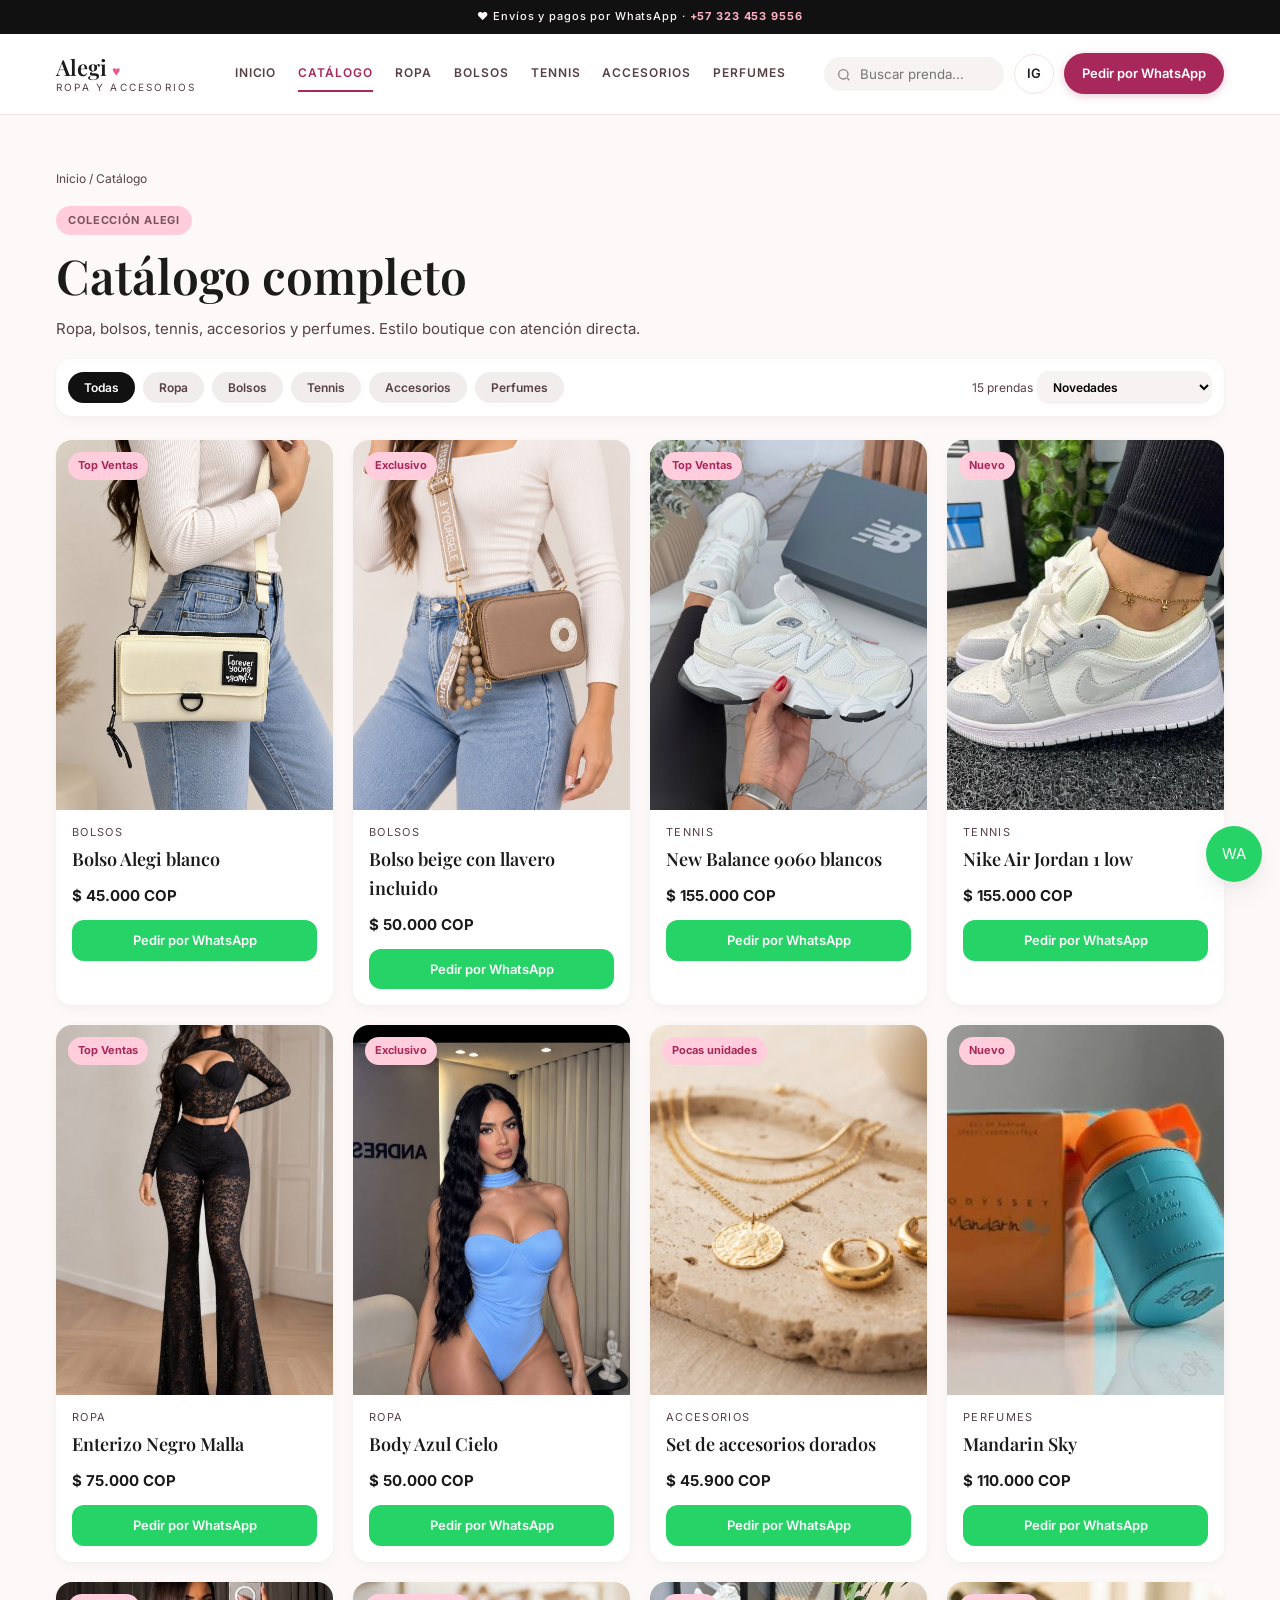
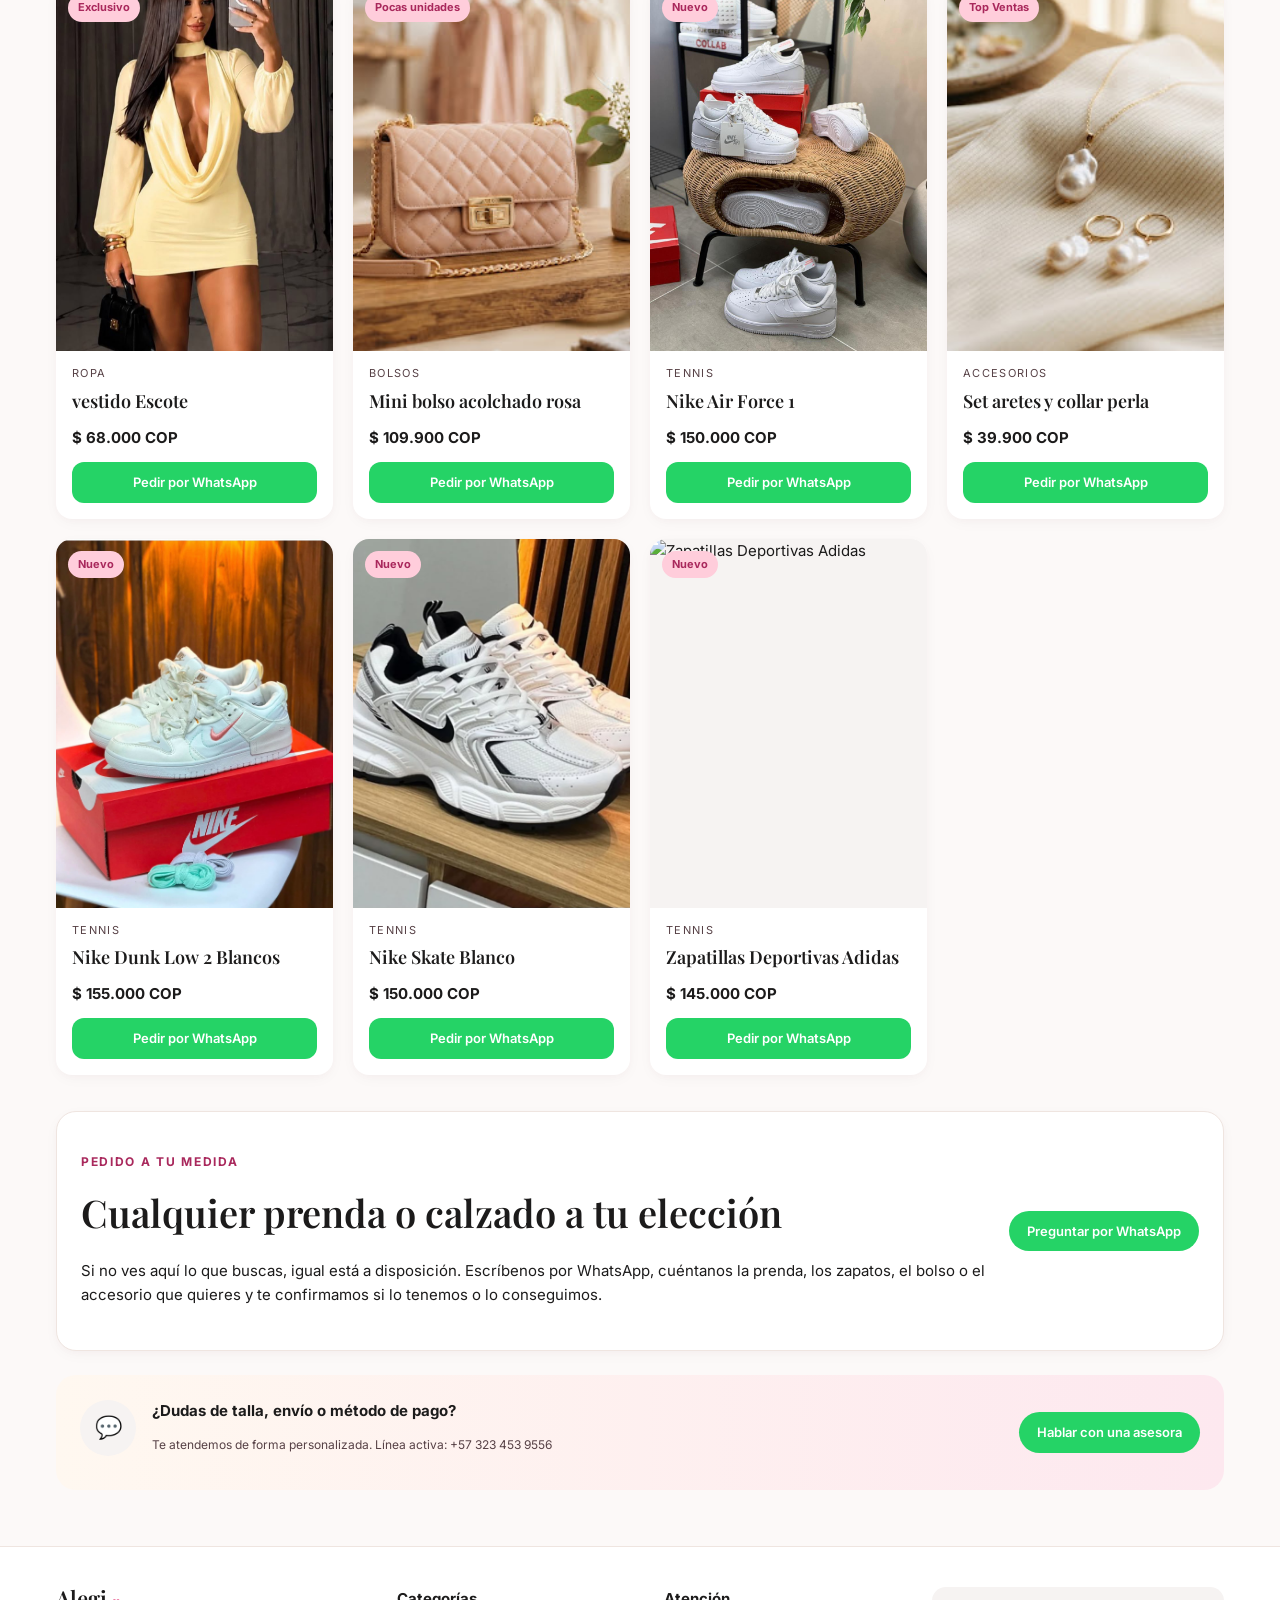
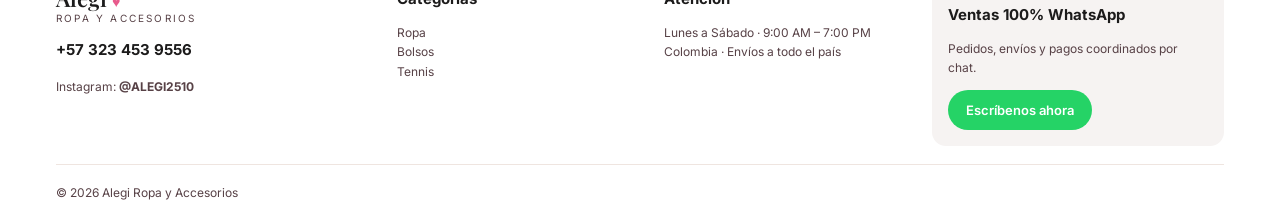
==== catalogo.html @ 5fc5eecb "Agregar archivos mediante carga y actualizar info" ====
<!DOCTYPE html>
<html lang="es">
<head>
  <meta charset="UTF-8">
  <meta name="viewport" content="width=device-width, initial-scale=1">
  <title>Catálogo · Alegi ♥</title>
  <link rel="preconnect" href="https://fonts.googleapis.com">
  <link rel="preconnect" href="https://fonts.gstatic.com" crossorigin>
  <link href="https://fonts.googleapis.com/css2?family=Inter:wght@400;500;600;700&family=Playfair+Display:ital,wght@0,500;0,600;1,400&display=swap" rel="stylesheet">
  <link rel="stylesheet" href="css/styles.css">
</head>
<body>
  <div class="topbar">♥ Envíos y pagos por WhatsApp · <a href="#" data-wa="Hola Alegi, quiero información de envíos y pagos"><span data-phone>+57 323 453 9556</span></a></div>
  <header class="site-header">
    <div class="wrap header-row">
      <a class="brand" href="index.html">
        <strong>Alegi <span>♥</span></strong>
        <small>Ropa y Accesorios</small>
      </a>
      <nav class="nav-desk">
        <a href="index.html">Inicio</a>
        <a class="active" href="catalogo.html">Catálogo</a>
        <a href="catalogo.html?cat=ropa">Ropa</a>
        <a href="catalogo.html?cat=bolsos">Bolsos</a>
        <a href="catalogo.html?cat=tennis">Tennis</a>
        <a href="catalogo.html?cat=accesorios">Accesorios</a>
        <a href="catalogo.html?cat=perfumes">Perfumes</a>
      </nav>
      <div class="header-actions">
        <div class="search">
          <svg width="16" height="16" viewBox="0 0 24 24" fill="none" stroke="currentColor" stroke-width="2"><circle cx="11" cy="11" r="7"/><path d="M20 20l-3-3"/></svg>
          <input id="siteSearch" type="search" placeholder="Buscar prenda...">
        </div>
        <a class="btn btn-ig" data-ig href="https://instagram.com/TU_USUARIO_ALEGI" target="_blank" rel="noopener" aria-label="Instagram de Alegi">IG</a>
        <a class="btn btn-primary" data-wa="Hola Alegi, quiero hacer un pedido" target="_blank" rel="noopener">Pedir por WhatsApp</a>
        <button class="menu-btn" type="button" onclick="toggleMenu()" aria-label="Menú">☰</button>
      </div>
    </div>
    <nav class="mobile-nav wrap" id="mobileNav">
      <a href="index.html">Inicio</a>
      <a href="catalogo.html">Catálogo</a>
      <a href="catalogo.html?cat=ropa">Ropa</a>
      <a href="catalogo.html?cat=bolsos">Bolsos</a>
      <a href="catalogo.html?cat=tennis">Tennis</a>
      <a href="catalogo.html?cat=accesorios">Accesorios</a>
      <a href="catalogo.html?cat=perfumes">Perfumes</a>
      <a data-ig href="https://instagram.com/TU_USUARIO_ALEGI" target="_blank" rel="noopener">Instagram</a>
    </nav>
  </header>

  <main class="wrap section">
    <p class="crumbs"><a href="index.html">Inicio</a> / Catálogo</p>
    <div class="badge">Colección Alegi</div>
    <h1 class="display">Catálogo completo</h1>
    <p class="muted">Ropa, bolsos, tennis, accesorios y perfumes. Estilo boutique con atención directa.</p>

    <div class="toolbar">
      <div class="chips">
        <button class="chip active" type="button" data-filter="all">Todas</button>
        <button class="chip" type="button" data-filter="ropa">Ropa</button>
        <button class="chip" type="button" data-filter="bolsos">Bolsos</button>
        <button class="chip" type="button" data-filter="tennis">Tennis</button>
        <button class="chip" type="button" data-filter="accesorios">Accesorios</button>
        <button class="chip" type="button" data-filter="perfumes">Perfumes</button>
      </div>
      <div>
        <span class="tiny" id="resultCount"></span>
        <select class="sort" id="sortSelect">
          <option value="newest">Novedades</option>
          <option value="price-asc">Precio: menor a mayor</option>
          <option value="price-desc">Precio: mayor a menor</option>
          <option value="popular">Más populares</option>
        </select>
      </div>
    </div>

    <div class="grid-4" id="productGrid"></div>

    <div class="on-demand" style="margin-top:36px">
      <div>
        <p class="kicker">Pedido a tu medida</p>
        <h2>Cualquier prenda o calzado a tu elección</h2>
        <p>Si no ves aquí lo que buscas, igual está a disposición. Escríbenos por WhatsApp, cuéntanos la prenda, los zapatos, el bolso o el accesorio que quieres y te confirmamos si lo tenemos o lo conseguimos.</p>
      </div>
      <a class="btn btn-wa" data-wa="Hola Alegi, quiero preguntar por una prenda / zapatos / accesorio que no vi en el catálogo. Les cuento lo que busco:" target="_blank" rel="noopener">Preguntar por WhatsApp</a>
    </div>

    <div class="help-banner" style="margin-top:24px">
      <div class="cat-ico">💬</div>
      <div>
        <strong>¿Dudas de talla, envío o método de pago?</strong>
        <p class="tiny">Te atendemos de forma personalizada. Línea activa: <span data-phone>+57 323 453 9556</span></p>
      </div>
      <a class="btn btn-wa" data-wa="Hola Alegi, tengo una duda de talla, envío o pago" target="_blank" rel="noopener">Hablar con una asesora</a>
    </div>
  </main>

  <footer>
    <div class="wrap foot-grid">
      <div>
        <div class="brand"><strong>Alegi <span>♥</span></strong><small>Ropa y Accesorios</small></div>
        <p><strong data-phone>+57 323 453 9556</strong></p>
        <p class="tiny">Instagram: <a data-ig href="https://instagram.com/TU_USUARIO_ALEGI" target="_blank" rel="noopener"><strong data-ig-handle>@TU_USUARIO_ALEGI</strong></a></p>
      </div>
      <div>
        <strong>Categorías</strong>
        <p class="tiny"><a href="catalogo.html?cat=ropa">Ropa</a><br><a href="catalogo.html?cat=bolsos">Bolsos</a><br><a href="catalogo.html?cat=tennis">Tennis</a></p>
      </div>
      <div>
        <strong>Atención</strong>
        <p class="tiny">Lunes a Sábado · 9:00 AM – 7:00 PM<br>Colombia · Envíos a todo el país</p>
      </div>
      <div class="foot-box">
        <strong>Ventas 100% WhatsApp</strong>
        <p class="tiny">Pedidos, envíos y pagos coordinados por chat.</p>
        <a class="btn btn-wa" data-wa="Hola Alegi, quiero hacer un pedido" target="_blank" rel="noopener">Escríbenos ahora</a>
      </div>
    </div>
    <div class="wrap copy"><span>© 2026 Alegi Ropa y Accesorios</span></div>
  </footer>

  <a class="fab" data-wa="Hola Alegi, ¿me ayudas con una prenda?" target="_blank" rel="noopener" aria-label="WhatsApp">WA</a>
  <script src="js/data.js"></script>
  <script src="js/app.js"></script>
</body>
</html>
---- css/styles.css ----
:root {
  --surface: #fcf9f8;
  --white: #ffffff;
  --low: #f6f3f2;
  --container: #f0edec;
  --line: #efe5e0;
  --ink: #1c1b1b;
  --muted: #574146;
  --gray: #666666;
  --primary: #a9285c;
  --primary-hot: #e85a8c;
  --primary-deep: #8c0b46;
  --rose: #f7c6d4;
  --rose-container: #ffcddb;
  --gold: #c9a227;
  --gold-ink: #755b00;
  --wa: #25d366;
  --wa-hover: #1ebe5d;
  --shadow: 0 4px 16px -2px rgba(17, 17, 17, 0.04), 0 2px 6px -1px rgba(232, 90, 140, 0.03);
  --shadow-lg: 0 12px 28px -4px rgba(17, 17, 17, 0.08), 0 4px 12px -2px rgba(232, 90, 140, 0.06);
  --radius: 12px;
  --radius-lg: 16px;
  --max: 1280px;
}

* { box-sizing: border-box; }
html, body { margin: 0; padding: 0; }
body {
  font-family: Inter, system-ui, sans-serif;
  background: var(--surface);
  color: var(--ink);
  font-size: 15px;
  line-height: 1.6;
  antialiased: true;
}
img { max-width: 100%; display: block; }
a { color: inherit; text-decoration: none; }
button, input, select { font-family: inherit; }

.serif { font-family: "Playfair Display", Georgia, serif; }
.wrap {
  width: min(var(--max), calc(100% - 2rem));
  margin-inline: auto;
}
@media (min-width: 1024px) {
  .wrap { width: min(var(--max), calc(100% - 7rem)); }
}

/* Top bar + header */
.topbar {
  background: #111;
  color: #fff8f6;
  font-size: 11px;
  letter-spacing: 0.08em;
  text-align: center;
  padding: 8px 16px;
  font-weight: 500;
}
.topbar a { color: #ffb1c6; font-weight: 700; }
.site-header {
  position: sticky;
  top: 0;
  z-index: 40;
  background: rgba(255, 255, 255, 0.94);
  backdrop-filter: blur(12px);
  border-bottom: 1px solid var(--line);
}
.header-row {
  display: flex;
  align-items: center;
  justify-content: space-between;
  gap: 16px;
  min-height: 80px;
}
.brand {
  display: flex;
  flex-direction: column;
  line-height: 1;
}
.brand strong {
  font-family: "Playfair Display", Georgia, serif;
  font-size: 22px;
  font-weight: 600;
}
.brand strong span { color: var(--primary-hot); font-size: 14px; }
.brand small {
  font-size: 10px;
  letter-spacing: 0.22em;
  text-transform: uppercase;
  color: var(--muted);
  margin-top: 4px;
}
.nav-desk {
  display: none;
  gap: 22px;
  align-items: center;
}
.nav-desk a {
  font-size: 12px;
  font-weight: 600;
  letter-spacing: 0.08em;
  text-transform: uppercase;
  color: var(--muted);
  padding: 8px 0;
  border-bottom: 2px solid transparent;
}
.nav-desk a:hover,
.nav-desk a.active {
  color: var(--primary);
  border-bottom-color: var(--primary);
}
.header-actions { display: flex; align-items: center; gap: 10px; }
.search {
  display: none;
  position: relative;
}
.search input {
  background: var(--low);
  border: 0;
  border-radius: 999px;
  padding: 9px 14px 9px 36px;
  width: 180px;
  outline: none;
}
.search svg {
  position: absolute;
  left: 12px;
  top: 10px;
  opacity: 0.5;
}
.btn {
  display: inline-flex;
  align-items: center;
  justify-content: center;
  gap: 8px;
  border: 0;
  cursor: pointer;
  border-radius: 999px;
  font-weight: 600;
  font-size: 13px;
  padding: 10px 18px;
  transition: 0.2s ease;
}
.btn-primary { background: var(--primary); color: #fff; box-shadow: 0 2px 8px rgba(169, 40, 92, 0.25); }
.btn-primary:hover { background: #c94274; }
.btn-wa { background: var(--wa); color: #fff; }
.btn-wa:hover { background: var(--wa-hover); }
.btn-ghost {
  background: #fff;
  color: var(--ink);
  box-shadow: var(--shadow);
}
.btn-outline {
  background: transparent;
  color: var(--primary);
  border: 1px solid var(--primary-hot);
}
.btn-ig {
  background: #fff;
  color: var(--ink);
  border: 1px solid var(--line);
  width: 40px;
  height: 40px;
  padding: 0;
  border-radius: 999px;
}
.btn-ig:hover { border-color: var(--primary-hot); color: var(--primary); }
.menu-btn {
  width: 40px;
  height: 40px;
  border: 0;
  background: var(--low);
  border-radius: 999px;
  display: grid;
  place-items: center;
  cursor: pointer;
}
@media (min-width: 960px) {
  .nav-desk, .search { display: flex; }
  .menu-btn { display: none; }
}

.mobile-nav {
  display: none;
  flex-direction: column;
  padding: 8px 0 16px;
  gap: 4px;
  border-top: 1px solid var(--line);
}
.mobile-nav.open { display: flex; }
.mobile-nav a {
  padding: 10px 4px;
  font-weight: 600;
  letter-spacing: 0.06em;
  text-transform: uppercase;
  font-size: 13px;
  color: var(--muted);
}
.mobile-nav a.active { color: var(--primary); }

/* Hero */
.hero {
  display: grid;
  gap: 32px;
  padding: 36px 0 20px;
  align-items: center;
}
@media (min-width: 960px) {
  .hero { grid-template-columns: 1fr 1fr; padding: 48px 0 28px; }
}
.badge {
  display: inline-flex;
  align-items: center;
  gap: 6px;
  background: var(--rose-container);
  color: #7a5460;
  border-radius: 999px;
  padding: 6px 12px;
  font-size: 11px;
  font-weight: 700;
  letter-spacing: 0.08em;
  text-transform: uppercase;
}
h1.display {
  font-family: "Playfair Display", Georgia, serif;
  font-size: clamp(34px, 5vw, 48px);
  line-height: 1.1;
  margin: 14px 0 4px;
  font-weight: 600;
}
h1.display i { color: var(--primary); font-style: normal; }
.subtitle {
  font-family: "Playfair Display", Georgia, serif;
  font-style: italic;
  color: #7a5460;
  font-size: 22px;
  margin: 0 0 12px;
}
.lede { font-size: 18px; margin: 0 0 6px; }
.muted { color: var(--muted); }
.hero-actions { display: flex; flex-wrap: wrap; gap: 10px; margin: 18px 0 16px; }
.perks { display: flex; flex-wrap: wrap; gap: 14px 18px; font-size: 12px; color: var(--muted); }
.perk { display: flex; align-items: center; gap: 6px; }
.gold { color: var(--gold-ink); }

.hero-card {
  background: #fff;
  padding: 12px;
  border-radius: 20px;
  box-shadow: var(--shadow-lg);
  position: relative;
}
.hero-card img {
  width: 100%;
  height: auto;
  display: block;
  object-fit: contain;
  background: #fff8f6;
  border-radius: 14px;
}
.hero-float {
  position: absolute;
  left: 24px;
  right: 24px;
  bottom: 24px;
  background: rgba(255,255,255,0.92);
  backdrop-filter: blur(10px);
  border-radius: 12px;
  padding: 12px 14px;
  display: flex;
  justify-content: space-between;
  align-items: center;
  gap: 10px;
}
.dot { width: 8px; height: 8px; background: var(--primary); border-radius: 50%; }

/* Sections */
.section { padding: 36px 0; }
.center { text-align: center; }
.kicker {
  color: var(--primary);
  font-size: 12px;
  font-weight: 700;
  letter-spacing: 0.14em;
  text-transform: uppercase;
}
h2 {
  font-family: "Playfair Display", Georgia, serif;
  font-size: clamp(26px, 3vw, 38px);
  font-weight: 600;
  margin: 6px 0 8px;
}

.cats {
  display: grid;
  grid-template-columns: 1fr 1fr;
  gap: 12px;
}
@media (min-width: 800px) { .cats { grid-template-columns: repeat(5, 1fr); } }
.cat {
  background: #fff;
  border-radius: 16px;
  padding: 22px 12px;
  text-align: center;
  box-shadow: var(--shadow);
  transition: 0.2s ease;
}
.cat:hover { transform: translateY(-2px); box-shadow: var(--shadow-lg); }
.cat-ico {
  width: 56px; height: 56px; margin: 0 auto 10px;
  border-radius: 50%; background: var(--low);
  display: grid; place-items: center; font-size: 22px; color: var(--gold-ink);
}
.cat strong { display: block; font-size: 14px; }
.cat span { font-size: 12px; color: var(--muted); }

.grid-4 {
  display: grid;
  grid-template-columns: 1fr;
  gap: 20px;
}
@media (min-width: 640px) { .grid-4 { grid-template-columns: 1fr 1fr; } }
@media (min-width: 1024px) { .grid-4 { grid-template-columns: repeat(4, 1fr); } }

.card {
  background: #fff;
  border-radius: 16px;
  overflow: hidden;
  box-shadow: var(--shadow);
  display: flex;
  flex-direction: column;
  transition: 0.25s ease;
}
.card:hover { box-shadow: var(--shadow-lg); }
.card-media {
  position: relative;
  aspect-ratio: 3/4;
  overflow: hidden;
  background: var(--low);
}
.card-media img {
  width: 100%; height: 100%; object-fit: cover;
  transition: transform 0.5s ease;
}
.card:hover .card-media img { transform: scale(1.04); }
.pill {
  position: absolute;
  top: 12px; left: 12px;
  background: var(--rose-container);
  color: var(--primary);
  font-size: 11px;
  font-weight: 700;
  padding: 5px 10px;
  border-radius: 999px;
}
.card-body { padding: 14px 16px 16px; display: flex; flex-direction: column; flex: 1; }
.card-body .cat-label {
  font-size: 11px; letter-spacing: 0.12em; text-transform: uppercase; color: var(--muted);
}
.card-body h3 {
  font-family: "Playfair Display", Georgia, serif;
  font-size: 18px; margin: 4px 0 10px; font-weight: 600;
}
.price { font-weight: 700; margin-bottom: 12px; }
.price.pink { color: var(--primary); }
.card .btn { width: 100%; border-radius: 12px; }

.band {
  background: linear-gradient(180deg, #fde4ec 0%, #f8c9d7 100%);
  text-align: center;
  padding: 56px 20px;
}
.band h2 { margin-bottom: 10px; }
.steps { display: grid; gap: 14px; }
@media (min-width: 800px) { .steps { grid-template-columns: repeat(3, 1fr); } }
.step {
  background: #fff; border-radius: 16px; padding: 24px; box-shadow: var(--shadow);
}
.step-num {
  width: 28px; height: 28px; border-radius: 50%;
  background: var(--rose-container); color: var(--primary);
  display: grid; place-items: center; font-weight: 700; font-size: 13px; margin-bottom: 10px;
}

.help-banner {
  background: linear-gradient(90deg, #fff8f0, #fde8ef);
  border-radius: 20px;
  padding: 24px;
  display: grid;
  gap: 16px;
  align-items: center;
}
@media (min-width: 800px) {
  .help-banner { grid-template-columns: auto 1fr auto; }
}

footer {
  background: #fff;
  border-top: 1px solid var(--line);
  padding: 40px 0 20px;
  margin-top: 20px;
}
.foot-grid {
  display: grid;
  gap: 24px;
}
@media (min-width: 800px) { .foot-grid { grid-template-columns: 1.3fr 1fr 1fr 1.2fr; } }
.foot-box {
  background: var(--low);
  border-radius: 14px;
  padding: 16px;
}
.tiny { font-size: 12px; color: var(--muted); }
.copy {
  display: flex; justify-content: space-between; gap: 8px; flex-wrap: wrap;
  padding-top: 18px; margin-top: 18px; border-top: 1px solid var(--line);
  font-size: 12px; color: var(--muted);
}

.fab {
  position: fixed;
  right: 18px; bottom: 18px;
  width: 56px; height: 56px;
  border-radius: 50%;
  background: var(--wa);
  color: #fff;
  display: grid; place-items: center;
  box-shadow: var(--shadow-lg);
  z-index: 50;
}
.fab:hover { background: var(--wa-hover); }

/* Catalog toolbar */
.toolbar {
  background: #fff;
  border-radius: 16px;
  padding: 12px;
  box-shadow: var(--shadow);
  display: flex;
  flex-wrap: wrap;
  gap: 10px;
  justify-content: space-between;
  align-items: center;
  margin: 18px 0 24px;
}
.chips { display: flex; gap: 8px; overflow: auto; }
.chip {
  border: 0;
  background: var(--container);
  color: var(--muted);
  border-radius: 999px;
  padding: 8px 16px;
  font-weight: 600;
  font-size: 12px;
  cursor: pointer;
  white-space: nowrap;
}
.chip.active { background: #111; color: #fff; }
select.sort {
  background: var(--low);
  border: 0;
  border-radius: 12px;
  padding: 8px 12px;
  font-weight: 600;
  font-size: 12px;
}

/* Product */
.crumbs { font-size: 12px; color: var(--muted); margin: 18px 0; }
.crumbs a:hover { color: var(--primary); }
.product-layout {
  display: grid;
  gap: 28px;
}
@media (min-width: 960px) {
  .product-layout { grid-template-columns: 1.15fr 0.85fr; align-items: start; }
}
.gallery-main {
  aspect-ratio: 4/5;
  border-radius: 16px;
  overflow: hidden;
  background: var(--low);
  position: relative;
}
.gallery-main img { width: 100%; height: 100%; object-fit: cover; }
.thumbs { display: grid; grid-template-columns: repeat(4, 1fr); gap: 8px; margin-top: 10px; }
.thumbs button {
  border: 0; padding: 0; background: var(--low); border-radius: 10px; overflow: hidden; cursor: pointer; aspect-ratio: 3/4;
}
.thumbs button.active { outline: 2px solid var(--primary); }
.thumbs img { width: 100%; height: 100%; object-fit: cover; }
.guarantees {
  display: grid; grid-template-columns: repeat(3, 1fr); gap: 8px;
  background: var(--low); border-radius: 14px; padding: 14px; margin-top: 12px; text-align: center;
}
.guarantees strong { display: block; font-size: 12px; }
.guarantees span { font-size: 11px; color: var(--muted); }

.ref-pill {
  background: var(--container); border-radius: 999px; padding: 3px 8px; font-size: 11px; color: var(--muted);
}
.swatches, .sizes { display: flex; flex-wrap: wrap; gap: 8px; margin: 8px 0 16px; }
.swatch, .size {
  border: 1px solid var(--line);
  background: #fff;
  border-radius: 10px;
  padding: 8px 12px;
  cursor: pointer;
  font-size: 13px;
  font-weight: 600;
}
.size.active, .swatch.active {
  background: var(--primary);
  color: #fff;
  border-color: var(--primary);
}
.highlights {
  background: var(--low);
  border-radius: 14px;
  padding: 14px 16px;
  margin: 12px 0 18px;
}
.highlights li { margin: 6px 0; }
.pay-note {
  background: #fff5f8;
  border-radius: 14px;
  padding: 14px;
  font-size: 13px;
  color: var(--muted);
  margin-top: 12px;
}

.empty { text-align: center; padding: 40px 10px; color: var(--muted); }

.on-demand {
  background: #fff;
  border: 1px solid var(--line);
  border-radius: 20px;
  padding: 28px 24px;
  display: grid;
  gap: 16px;
  box-shadow: var(--shadow);
}
@media (min-width: 800px) {
  .on-demand { grid-template-columns: 1.4fr auto; align-items: center; }
}
.on-demand h2 { margin: 6px 0 8px; }
.on-demand-list {
  display: flex;
  flex-wrap: wrap;
  gap: 8px;
  margin: 12px 0 0;
}
.on-demand-list span {
  background: var(--rose-container);
  color: #7a5460;
  border-radius: 999px;
  padding: 6px 12px;
  font-size: 12px;
  font-weight: 600;
}
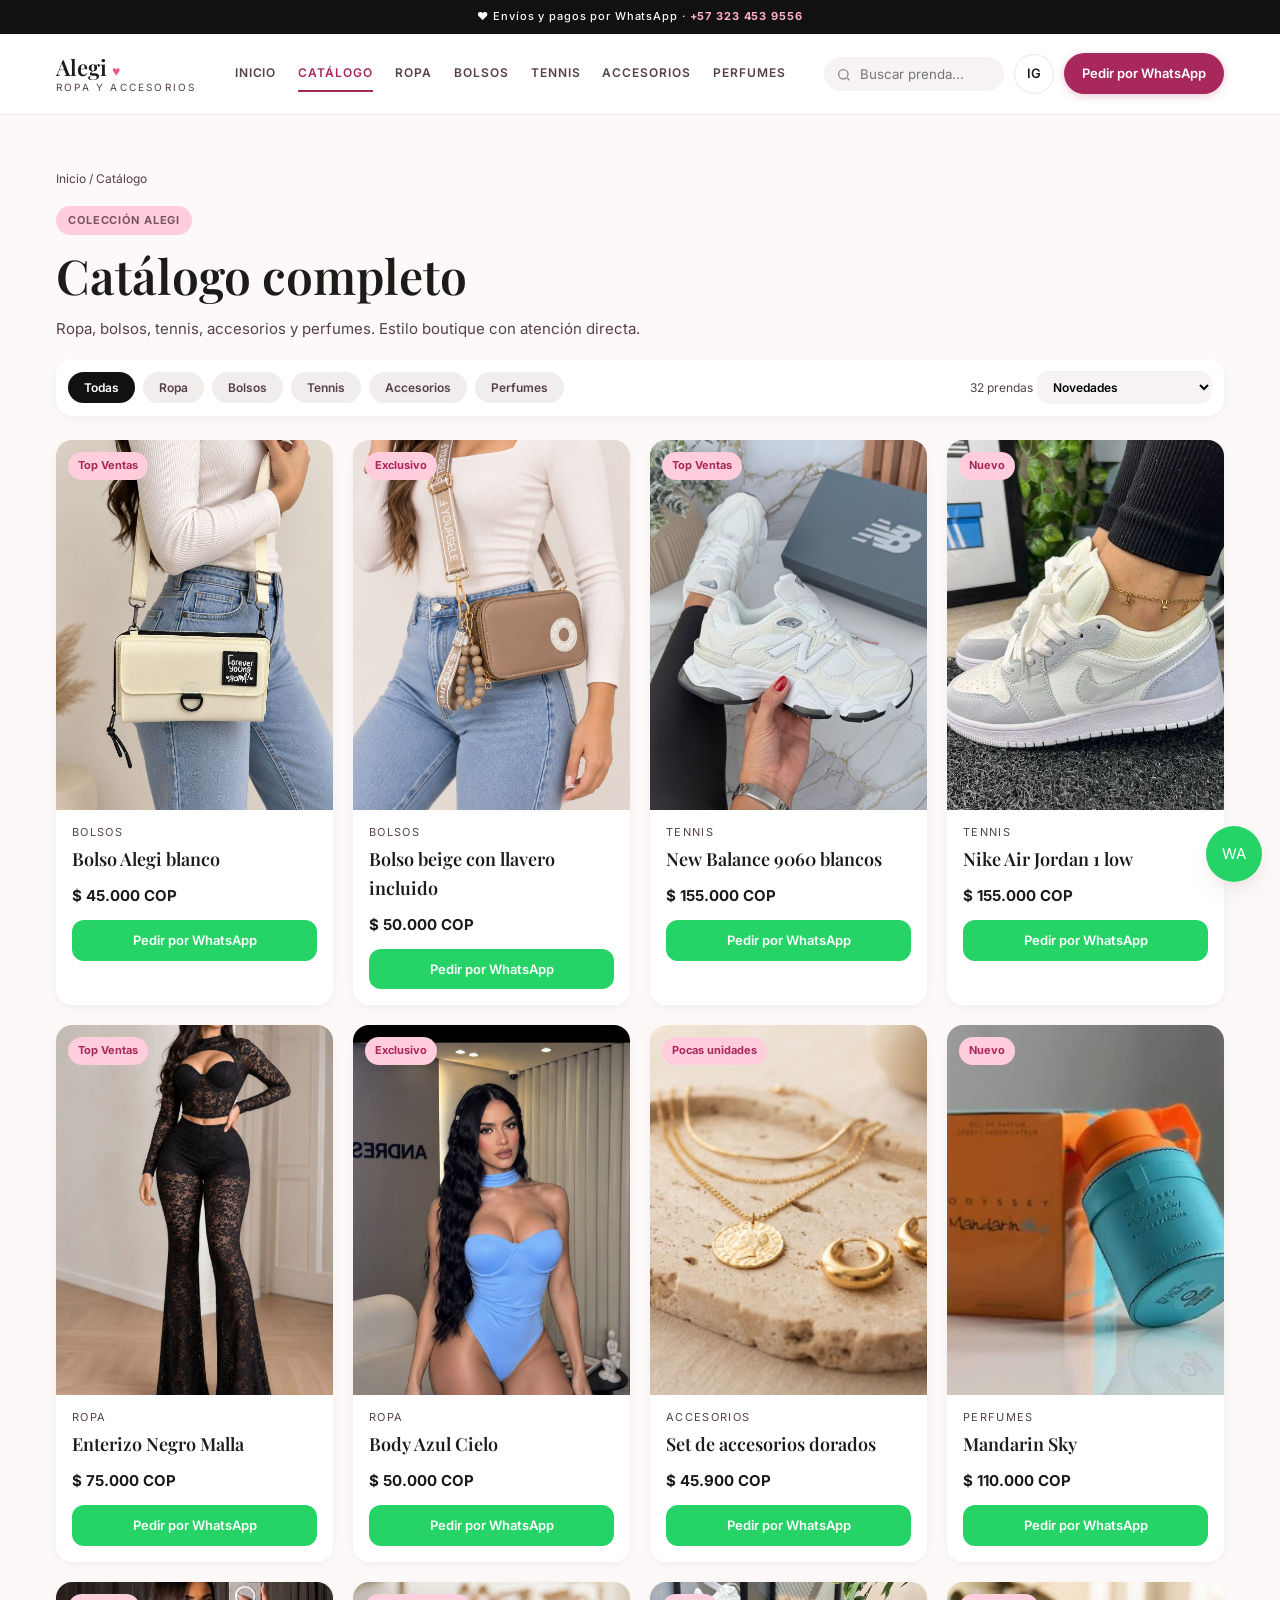
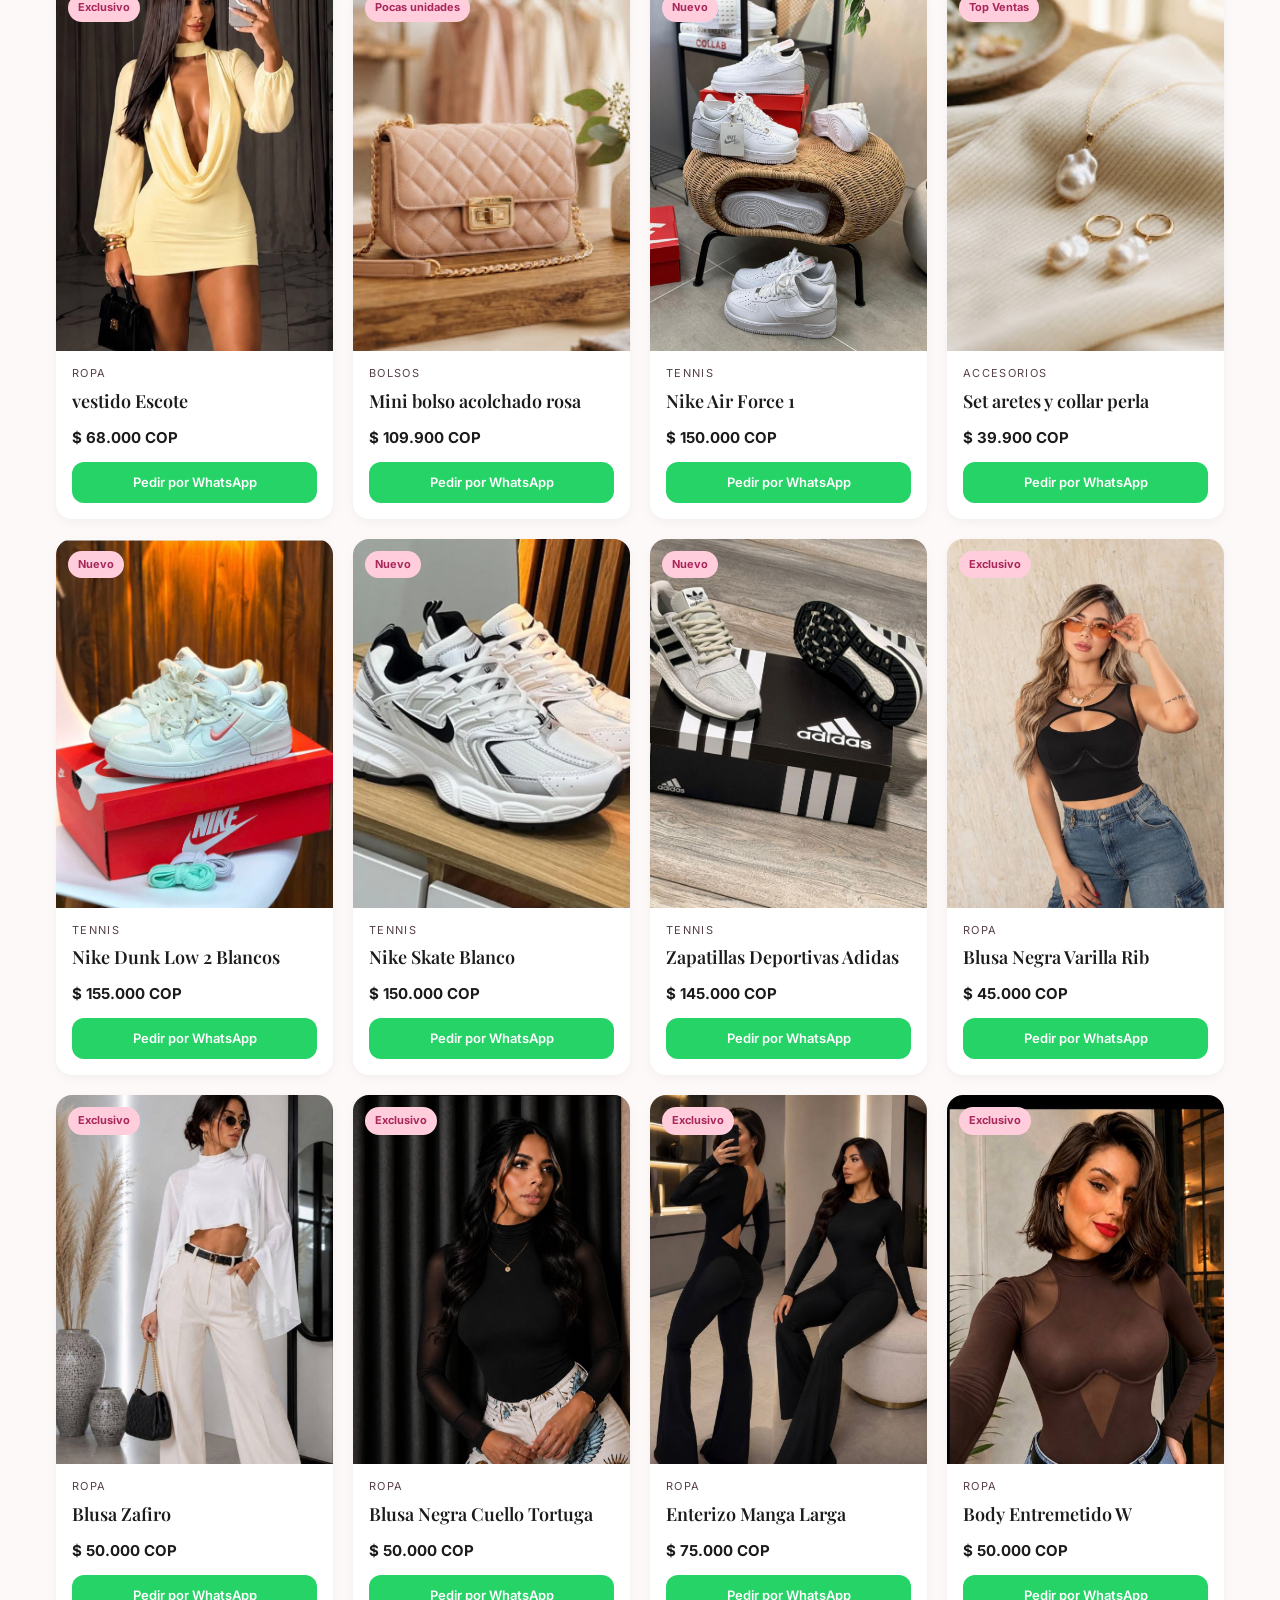
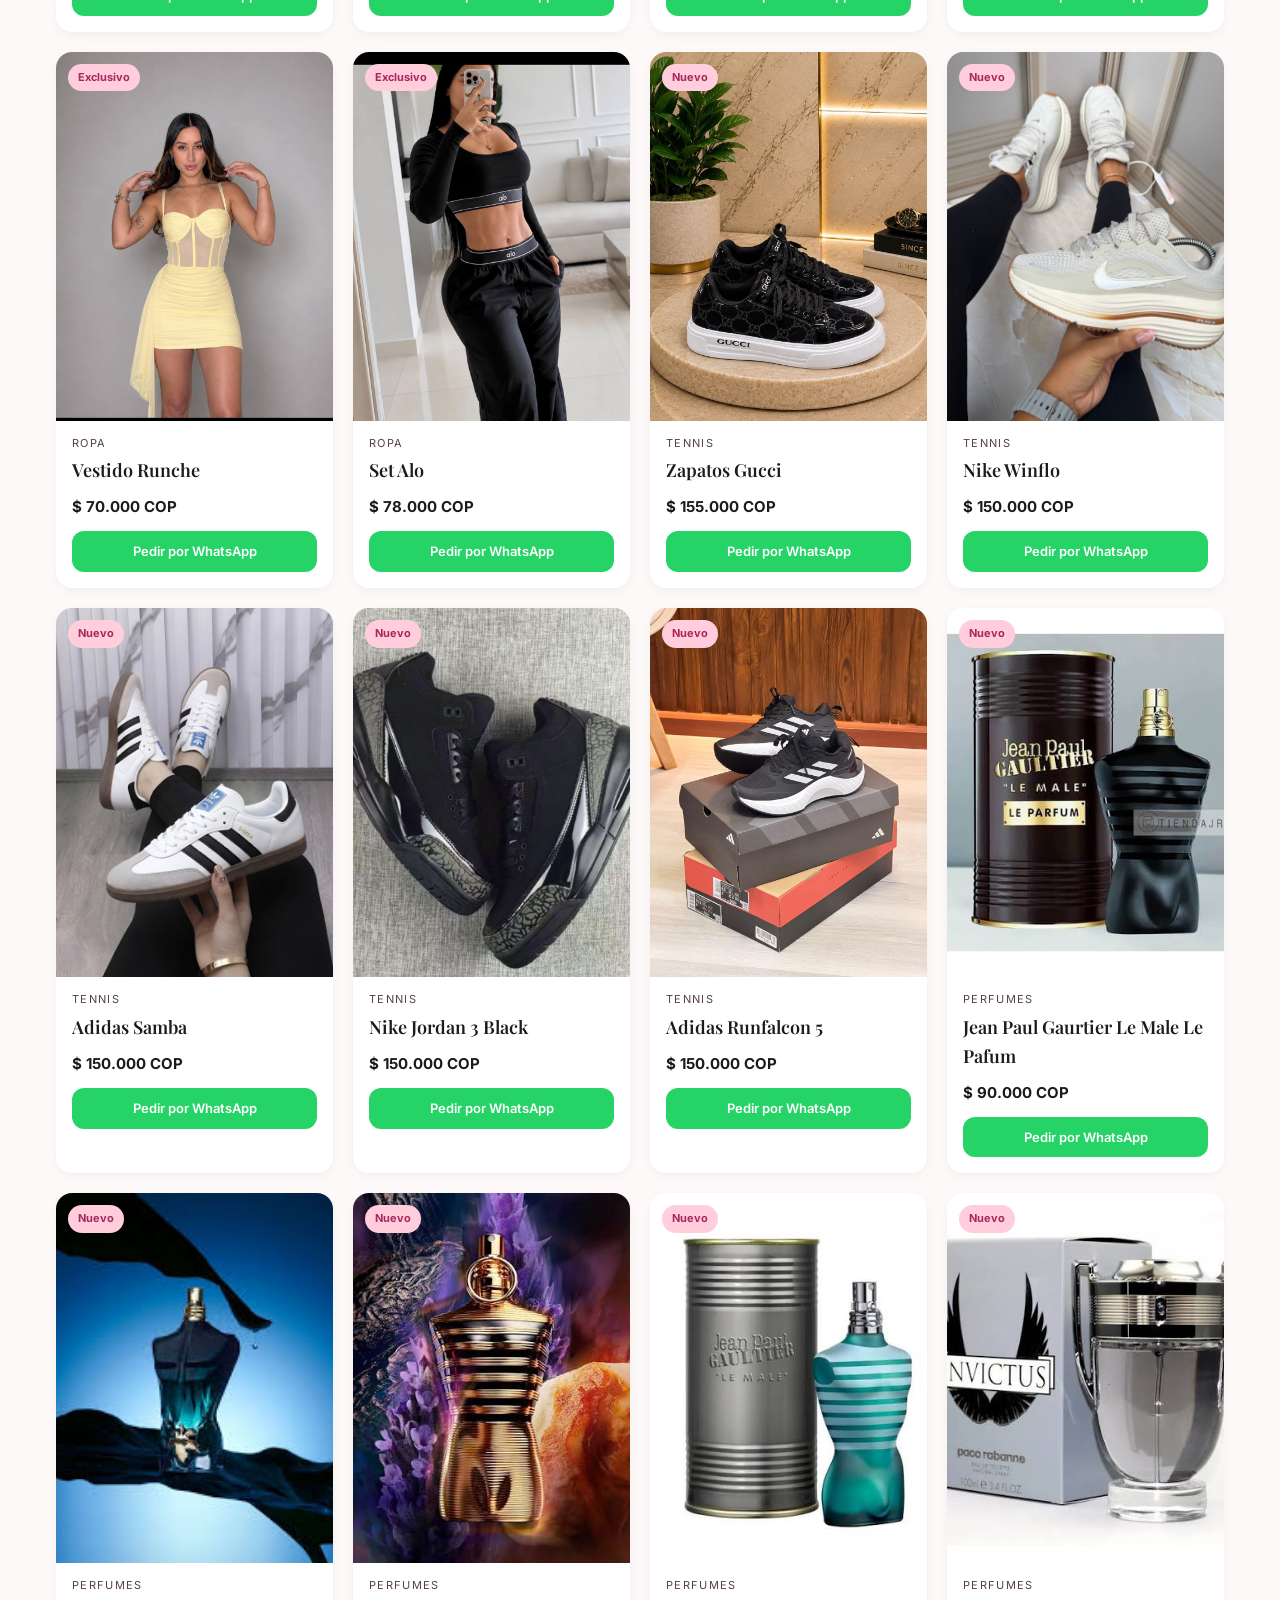
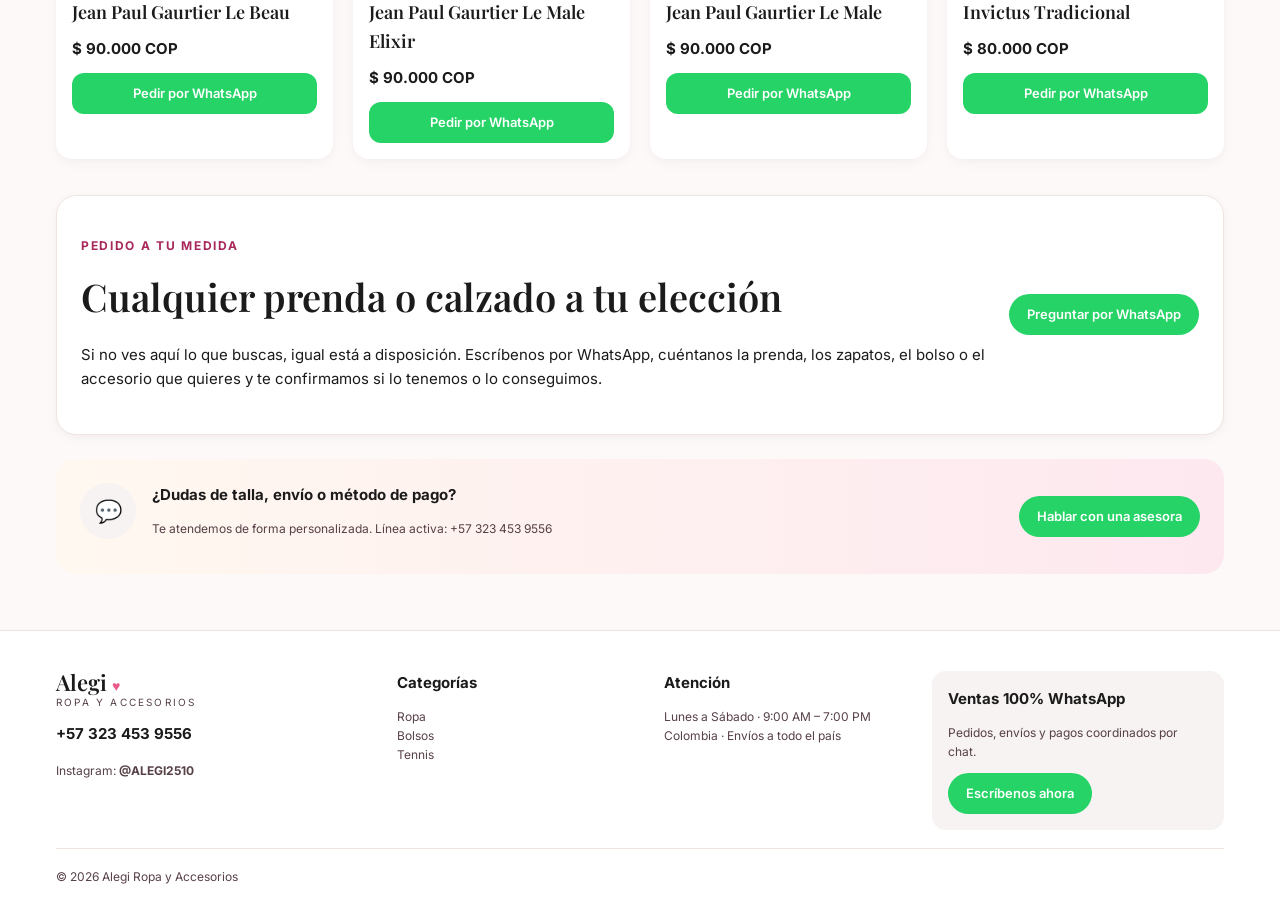
==== commit eebe34be: "Add files via upload" ====
--- a/catalogo.html
+++ b/catalogo.html
@@ -3,7 +3,10 @@
 <head>
   <meta charset="UTF-8">
   <meta name="viewport" content="width=device-width, initial-scale=1">
-  <title>Catálogo · Alegi ♥</title>
+  <title>Catálogo Alegi | Ropa, bolsos, tennis y accesorios</title>
+  <meta name="description" content="Catálogo Alegi: ropa femenina, bolsos, tennis, accesorios y perfumes. Pregunta disponibilidad por WhatsApp al +57 323 453 9556.">
+  <meta name="robots" content="index, follow">
+  <link rel="canonical" href="https://maicol1706.github.io/alegi-web/catalogo.html">
   <link rel="preconnect" href="https://fonts.googleapis.com">
   <link rel="preconnect" href="https://fonts.gstatic.com" crossorigin>
   <link href="https://fonts.googleapis.com/css2?family=Inter:wght@400;500;600;700&family=Playfair+Display:ital,wght@0,500;0,600;1,400&display=swap" rel="stylesheet">
@@ -123,4 +126,4 @@
   <script src="js/data.js"></script>
   <script src="js/app.js"></script>
 </body>
-</html>
+</html>
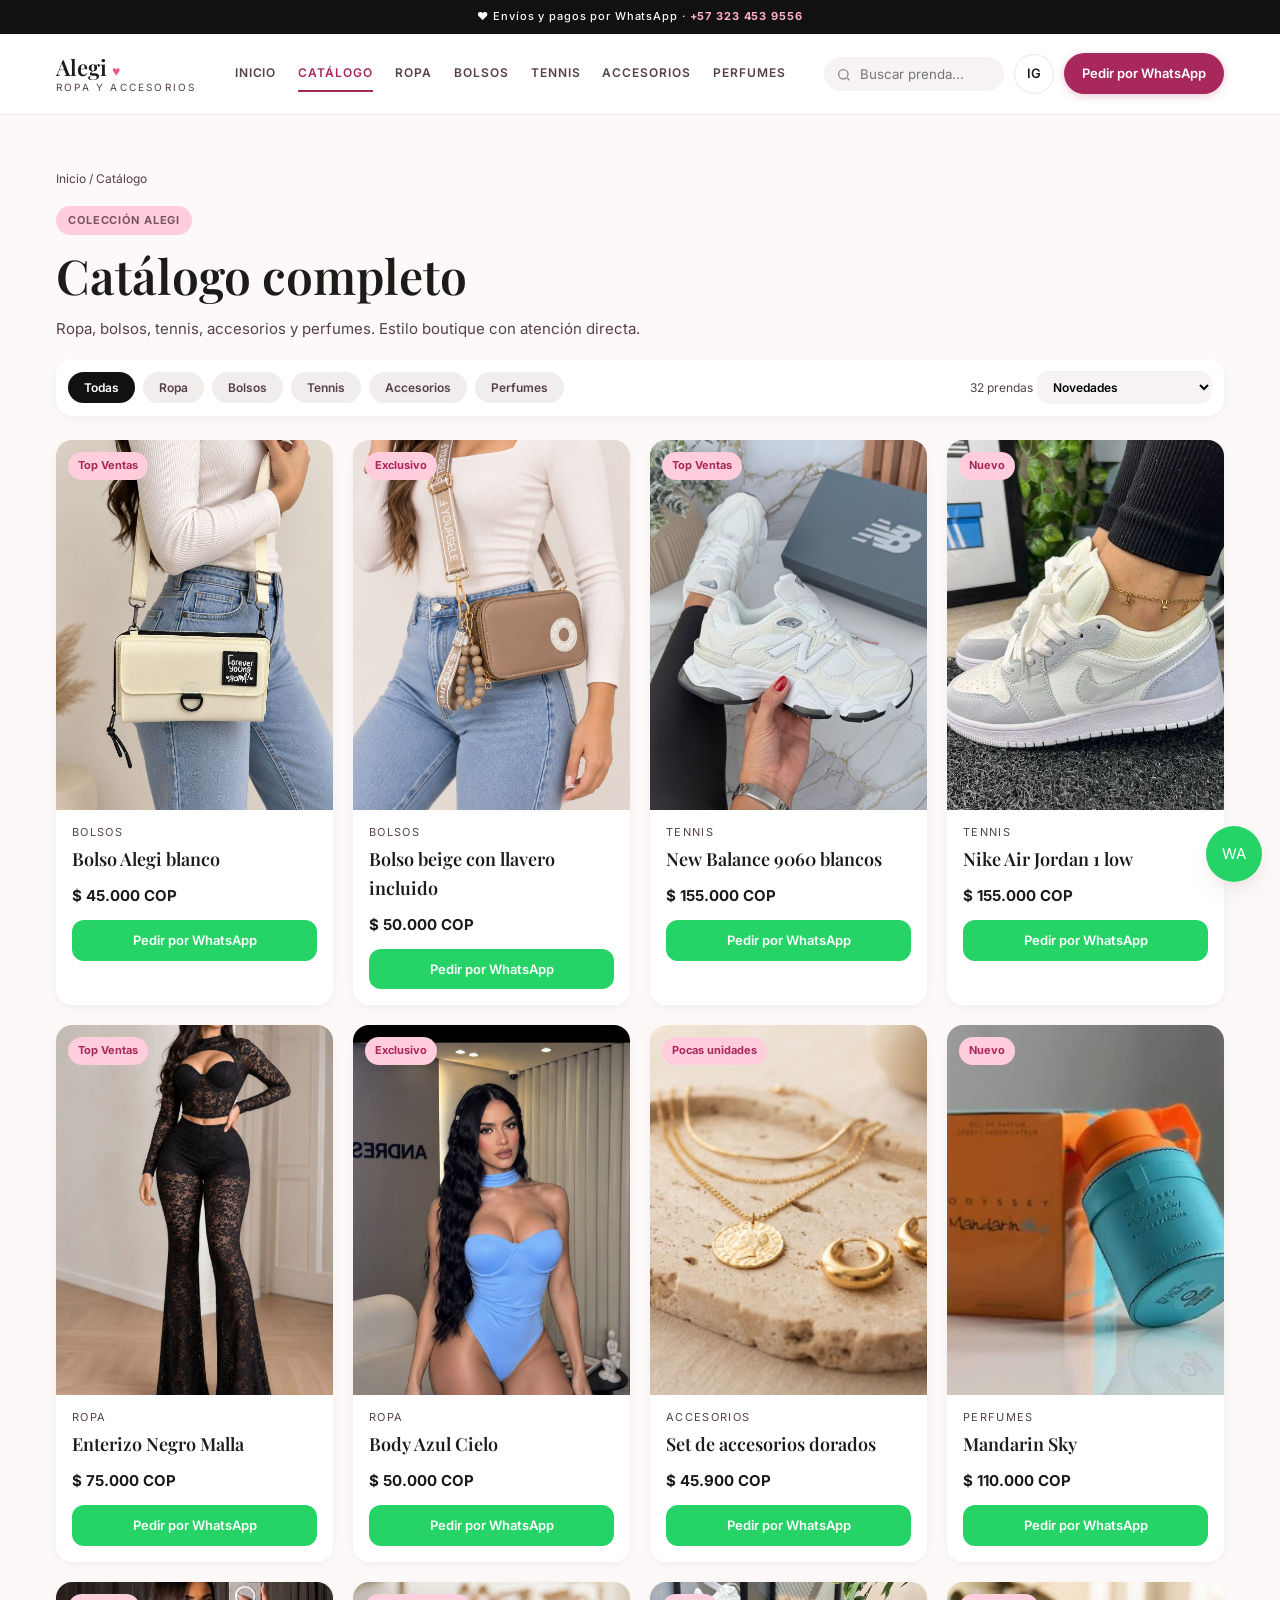
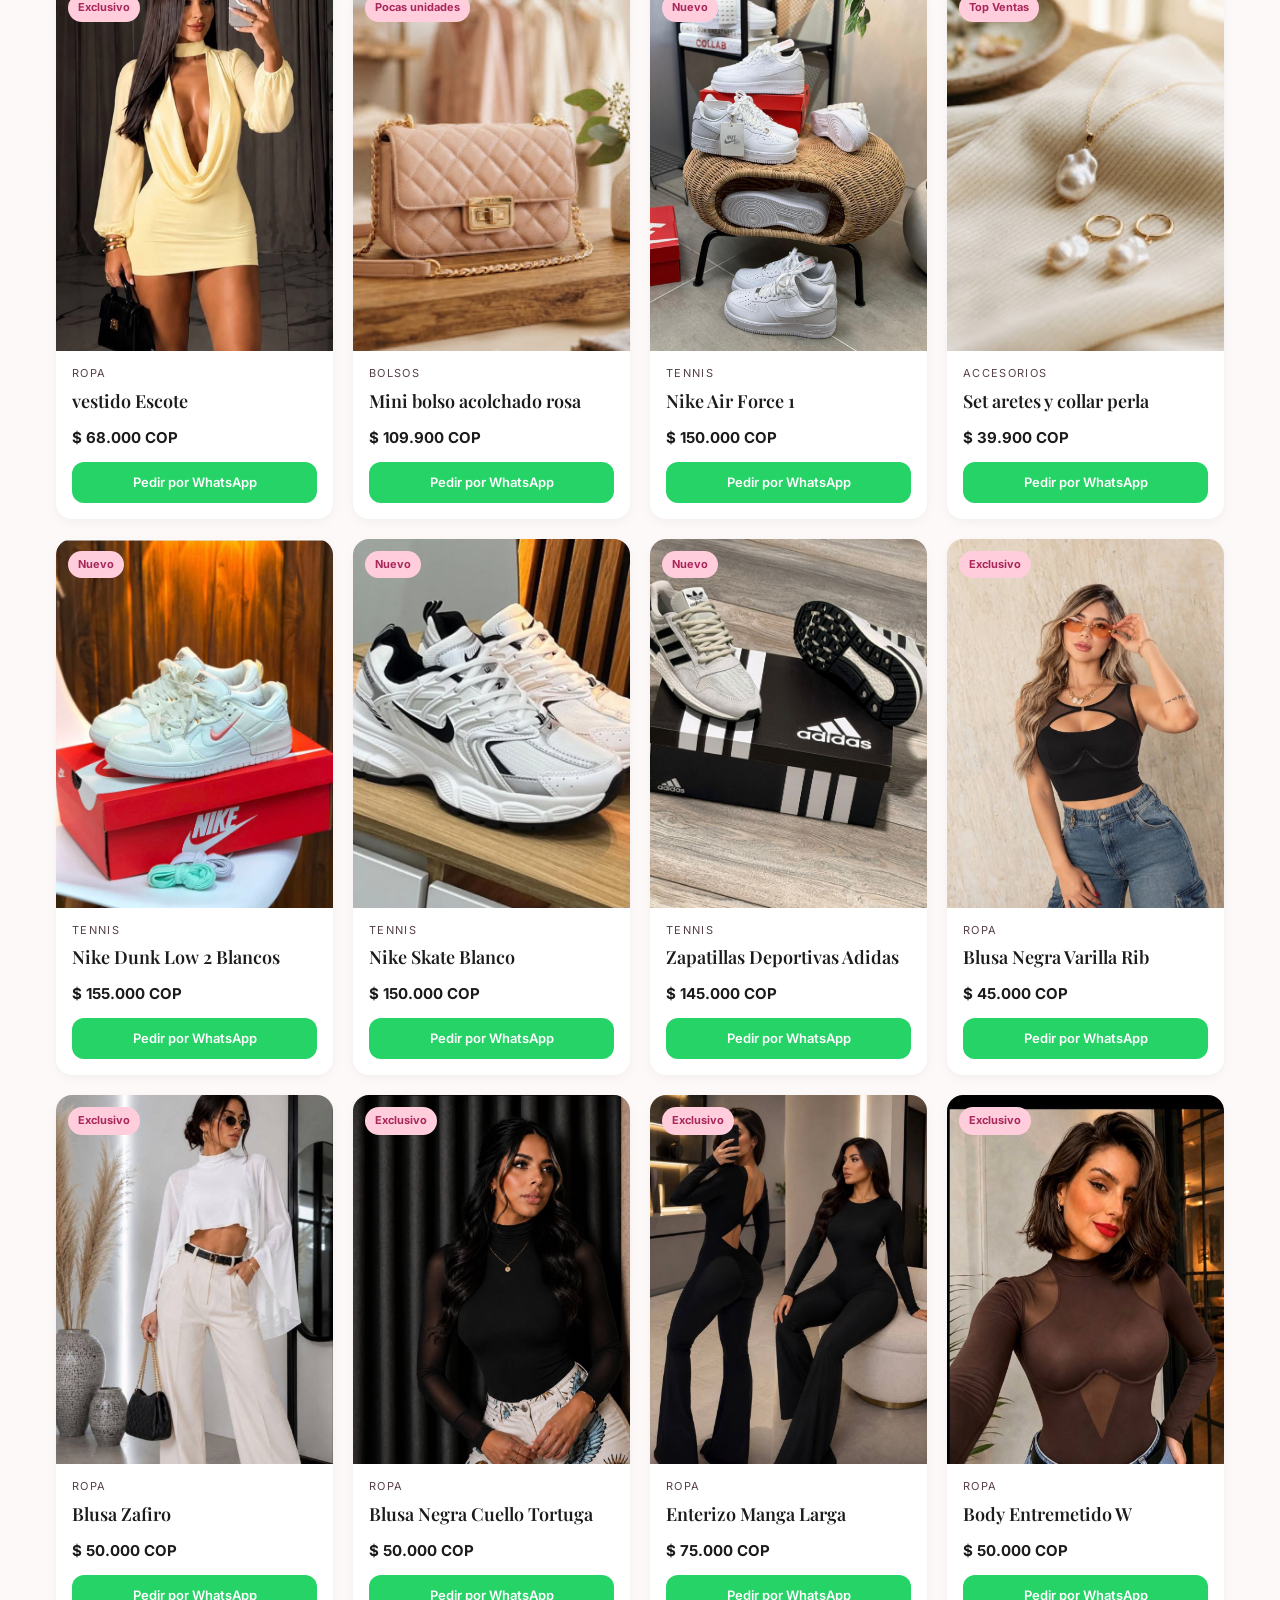
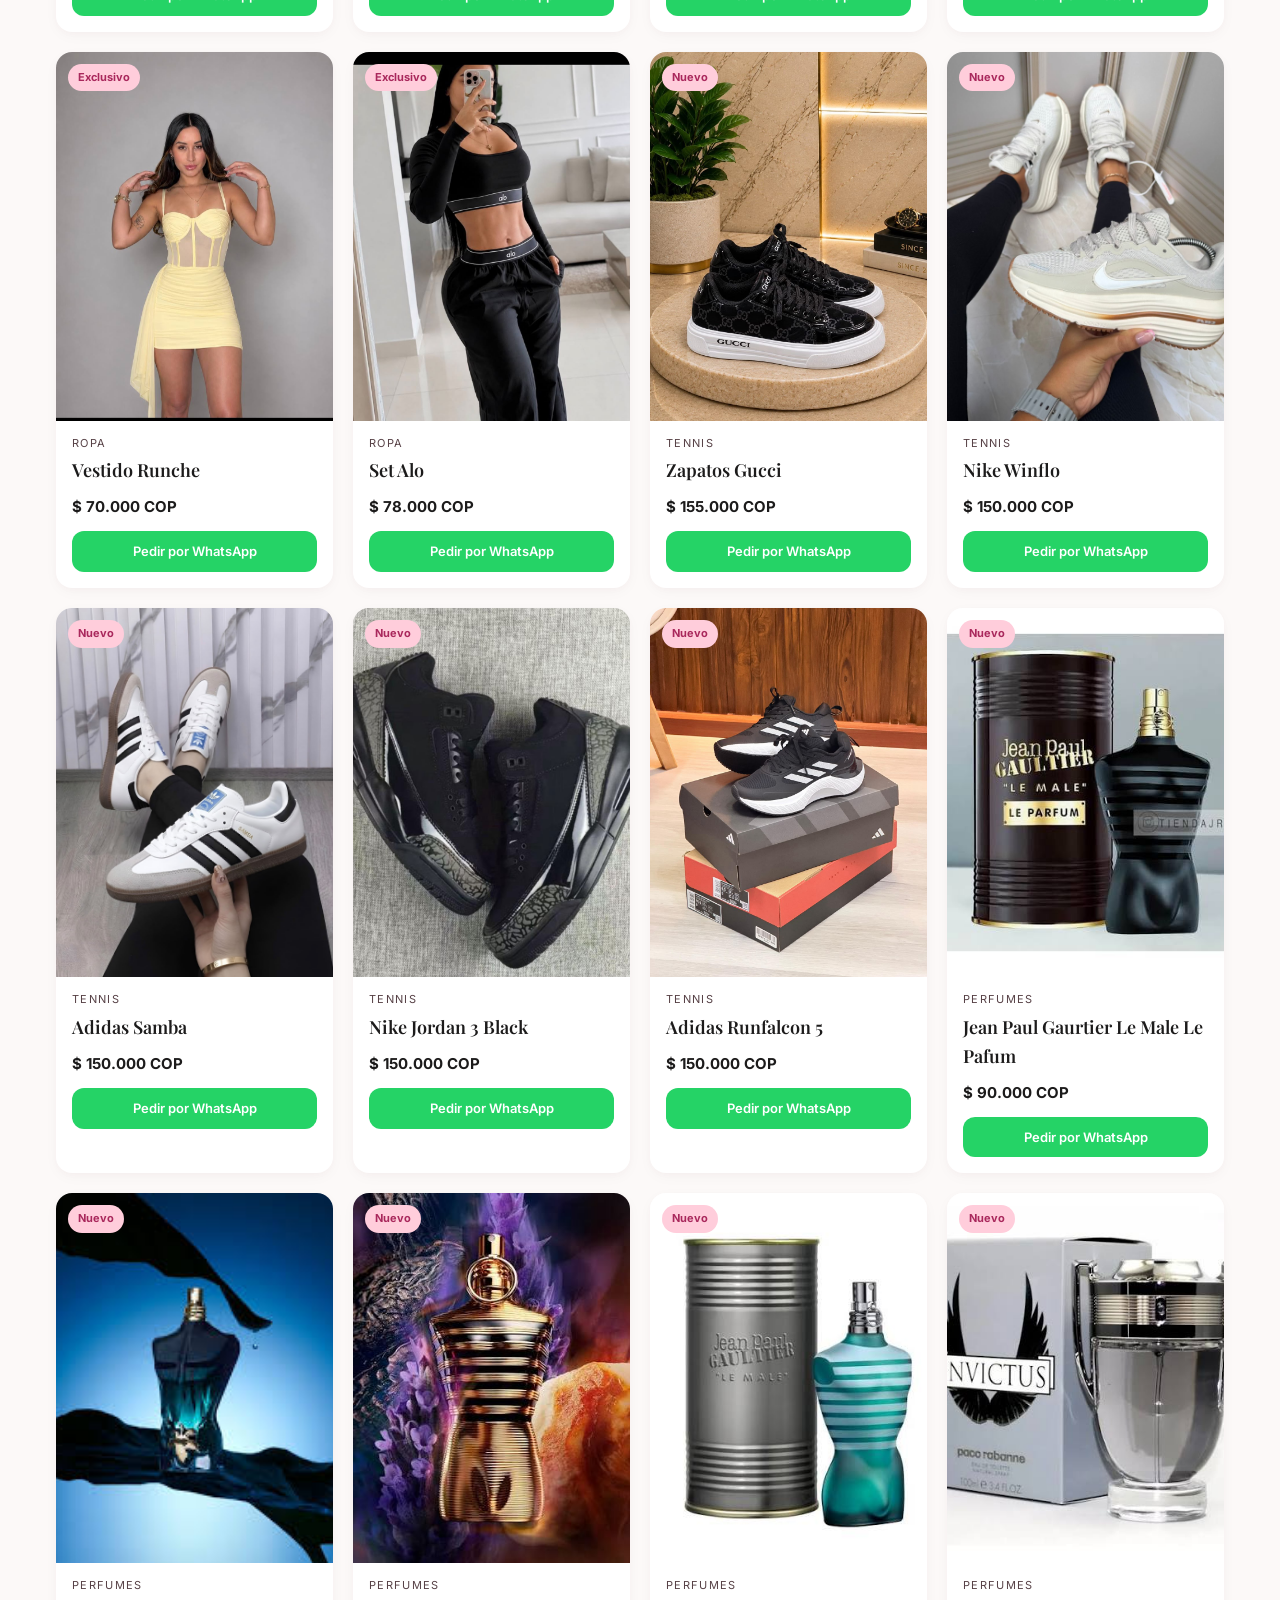
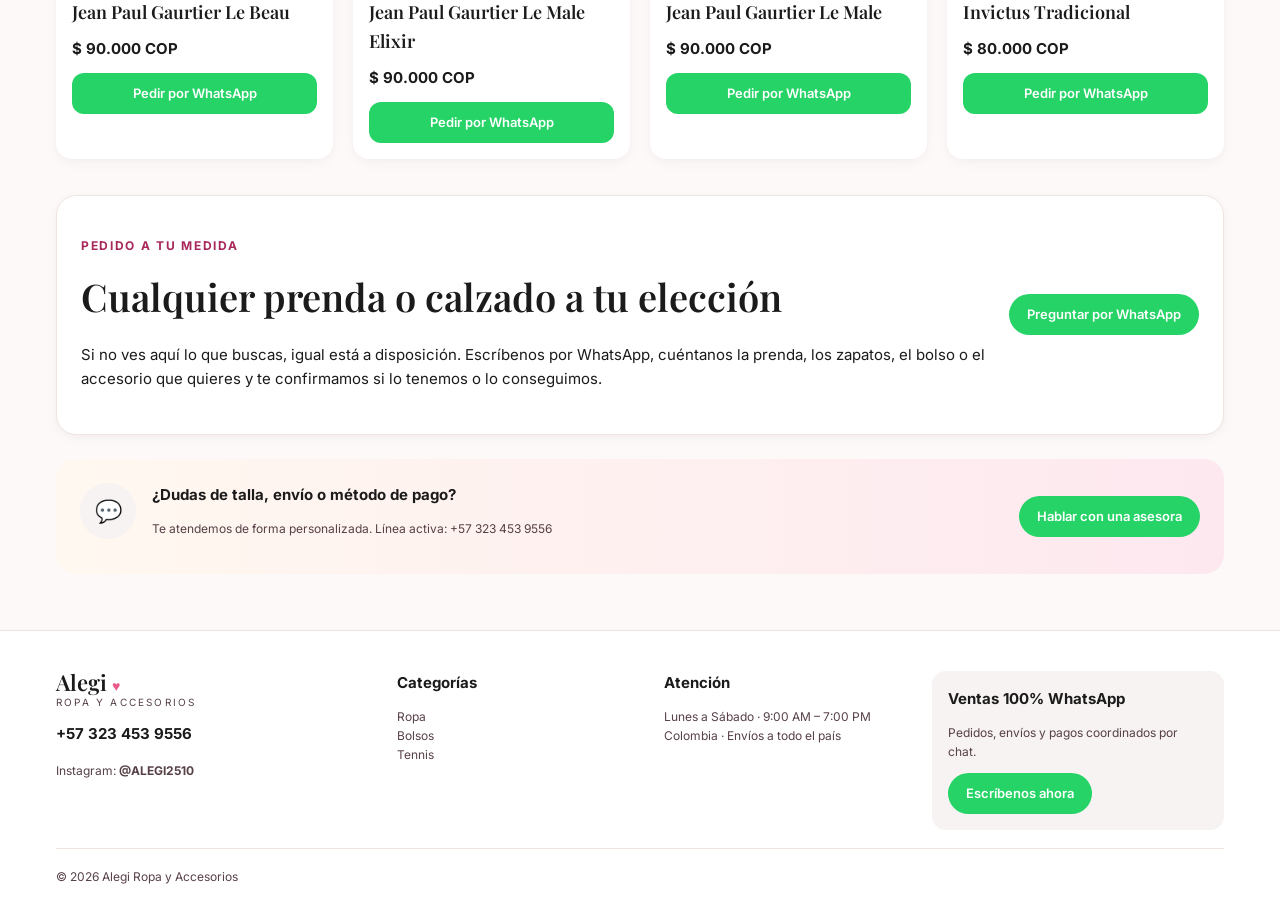
==== commit b78ca40b: "Add files via upload" ====
--- a/catalogo.html
+++ b/catalogo.html
@@ -11,6 +11,8 @@
   <link rel="preconnect" href="https://fonts.gstatic.com" crossorigin>
   <link href="https://fonts.googleapis.com/css2?family=Inter:wght@400;500;600;700&family=Playfair+Display:ital,wght@0,500;0,600;1,400&display=swap" rel="stylesheet">
   <link rel="stylesheet" href="css/styles.css">
+  <link rel="icon" type="image/png" href="favicon.png">
+  <link rel="apple-touch-icon" href="apple-touch-icon.png">
 </head>
 <body>
   <div class="topbar">♥ Envíos y pagos por WhatsApp · <a href="#" data-wa="Hola Alegi, quiero información de envíos y pagos"><span data-phone>+57 323 453 9556</span></a></div>
